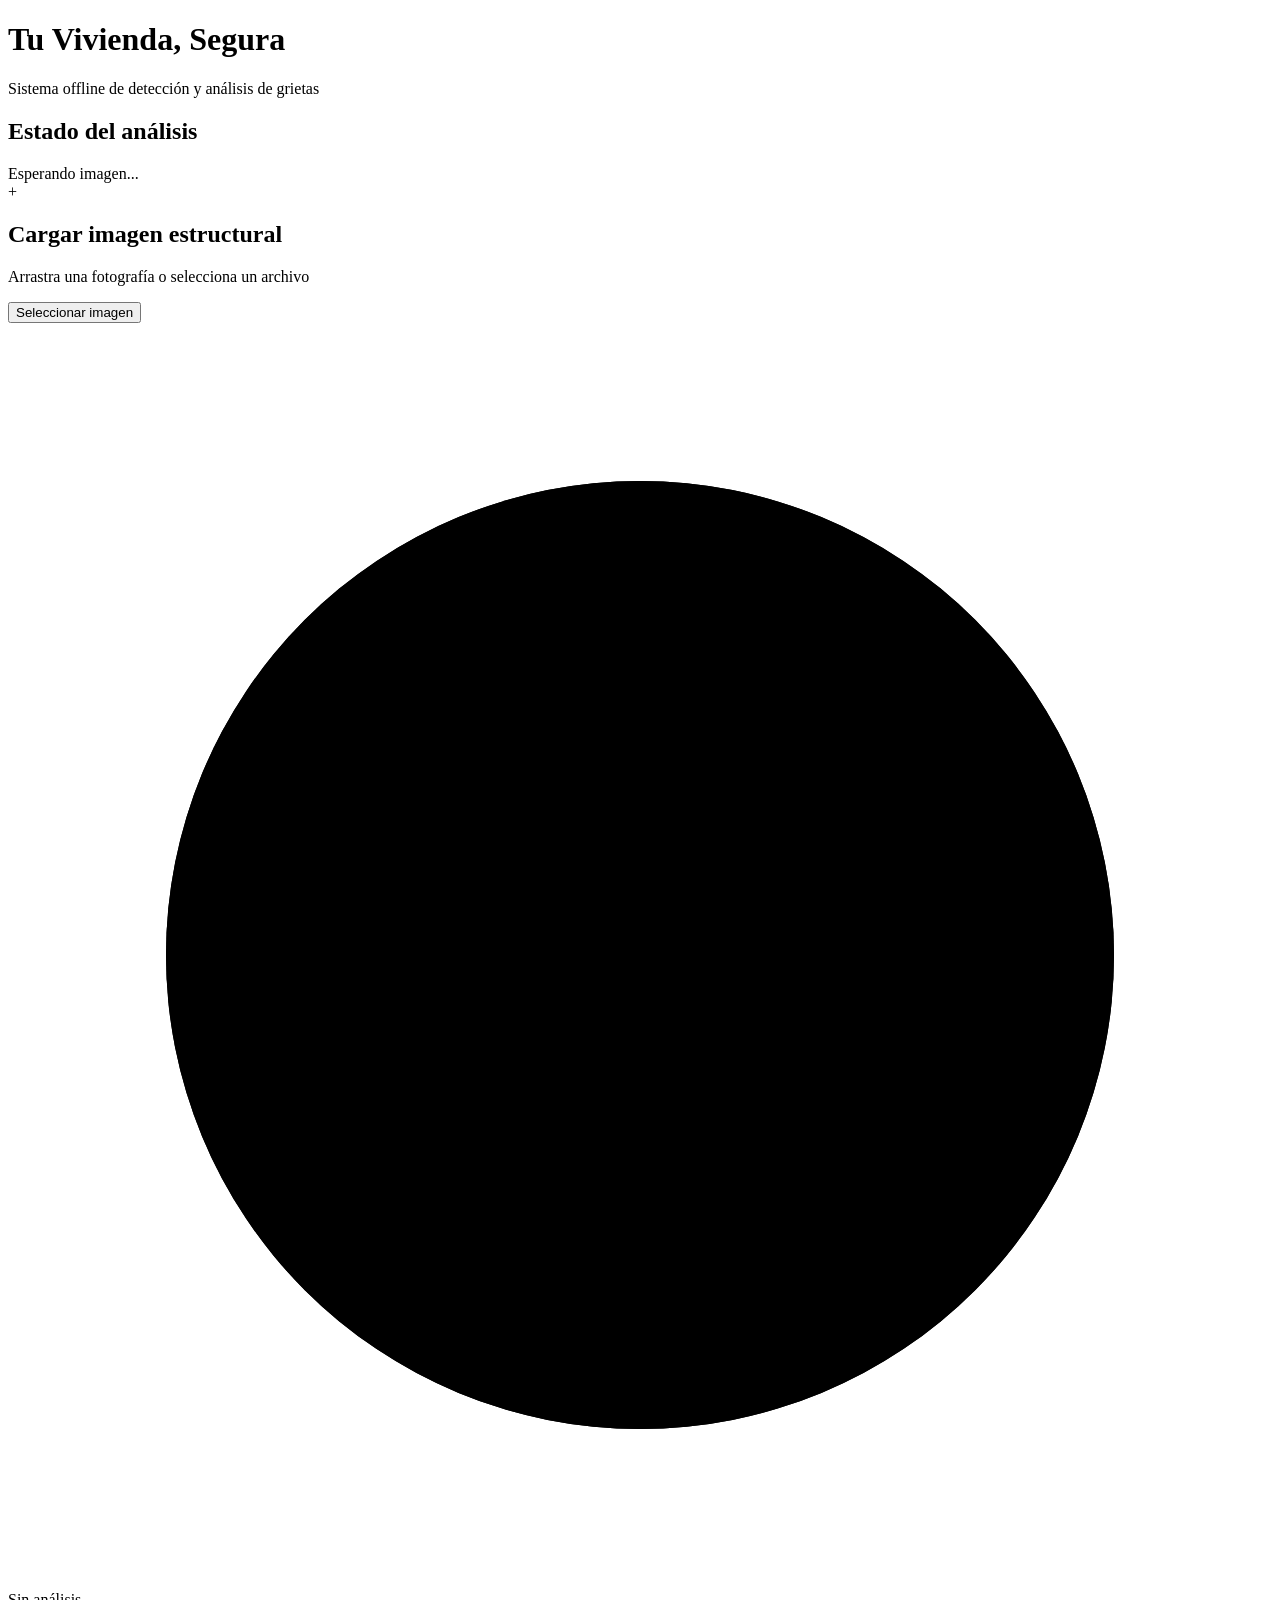
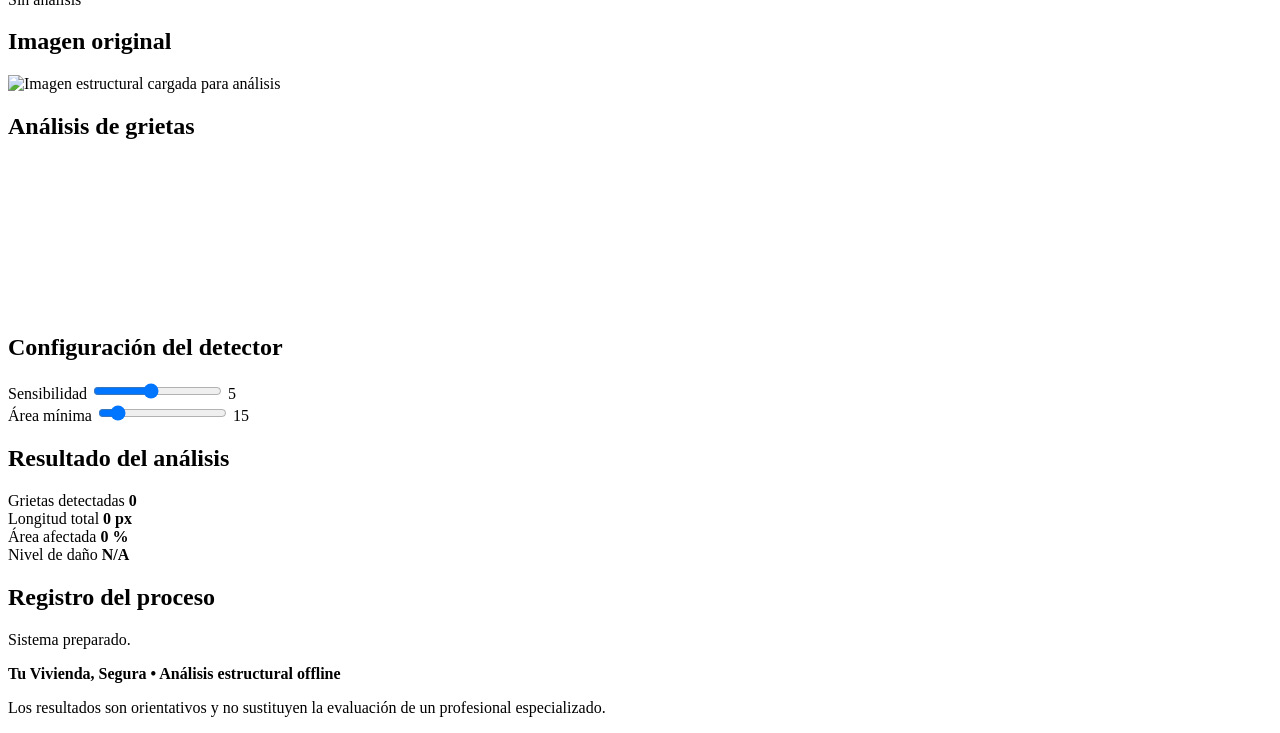
==== pc/index.html @ 59cd14df "Create index.html" ====
<!DOCTYPE html>
<html lang="es">
<head>
    <meta charset="utf-8" />
    <meta name="viewport" content="width=device-width, initial-scale=1" />
    <meta name="description" content="Tu Vivienda, Segura: aplicación offline para la detección y análisis de grietas estructurales." />
    <meta name="theme-color" content="#0f172a" />
    <title>Tu Vivienda, Segura | Detector de grietas</title>
    <link rel="stylesheet" href="style.css" />
</head>
<body>
    <div class="app">
        <header class="header">
            <h1>Tu Vivienda, Segura</h1>
            <p>Sistema offline de detección y análisis de grietas</p>
        </header>
        <section class="status-card" aria-labelledby="statusTitle">
            <h2 id="statusTitle" class="status-title">Estado del análisis</h2>
            <div id="statusText" role="status" aria-live="polite">Esperando imagen...</div>
        </section>
        <section class="upload-area" id="dropZone" aria-labelledby="uploadTitle">
            <div class="upload-symbol" aria-hidden="true">+</div>
            <h2 id="uploadTitle">Cargar imagen estructural</h2>
            <p>Arrastra una fotografía o selecciona un archivo</p>
            <input type="file" id="imageInput" accept="image/jpeg, image/png, image/webp, image/bmp" hidden />
            <button id="uploadButton" type="button">Seleccionar imagen</button>
        </section>
        <section id="indicator" class="indicator hidden" aria-labelledby="damageLabel">
            <svg viewBox="0 0 160 160">
                <circle cx="80" cy="80" r="60" class="circle-background" />
                <circle id="progressCircle" cx="80" cy="80" r="60" class="circle-progress" />
                <text id="damagePercent" x="80" y="85" text-anchor="middle" class="percentage">0%</text>
            </svg>
            <div id="damageLabel" class="damage-label">Sin análisis</div>
        </section>
        <main class="workspace">
            <section class="panel" aria-labelledby="originalTitle">
                <h2 id="originalTitle" class="panel-header">Imagen original</h2>
                <div class="panel-content">
                    <img id="preview" alt="Imagen estructural cargada para análisis" />
                </div>
            </section>
            <section class="panel" aria-labelledby="analysisTitle">
                <h2 id="analysisTitle" class="panel-header">Análisis de grietas</h2>
                <div class="panel-content">
                    <canvas id="canvasOutput" aria-label="Resultado visual del análisis de grietas"></canvas>
                </div>
            </section>
        </main>
        <section class="results-card" aria-labelledby="configTitle">
            <h2 id="configTitle">Configuración del detector</h2>
            <div class="metrics-grid">
                <div class="metric">
                    <label class="metric-title" for="sensitivity">Sensibilidad</label>
                    <input id="sensitivity" type="range" min="1" max="10" value="5" step="1" aria-describedby="sensitivityValue" />
                    <output id="sensitivityValue" for="sensitivity">5</output>
                </div>
                <div class="metric">
                    <label class="metric-title" for="areaLimit">Área mínima</label>
                    <input id="areaLimit" type="range" min="5" max="100" value="15" step="1" aria-describedby="areaValue" />
                    <output id="areaValue" for="areaLimit">15</output>
                </div>
            </div>
        </section>
        <section class="results-card" aria-labelledby="resultsTitle">
            <h2 id="resultsTitle">Resultado del análisis</h2>
            <div class="metrics-grid">
                <div class="metric">
                    <span class="metric-title">Grietas detectadas</span>
                    <strong id="crackCount">0</strong>
                </div>
                <div class="metric">
                    <span class="metric-title">Longitud total</span>
                    <strong id="crackLength">0 px</strong>
                </div>
                <div class="metric">
                    <span class="metric-title">Área afectada</span>
                    <strong id="affectedArea">0 %</strong>
                </div>
                <div class="metric">
                    <span class="metric-title">Nivel de daño</span>
                    <strong id="severity">N/A</strong>
                </div>
            </div>
        </section>
        <section class="log-panel" aria-labelledby="logTitle">
            <h2 id="logTitle">Registro del proceso</h2>
            <div id="log" role="log" aria-live="polite" aria-atomic="false">Sistema preparado.</div>
        </section>
        <footer class="footer">
            <p><strong>Tu Vivienda, Segura • Análisis estructural offline</strong></p>
            <p>Los resultados son orientativos y no sustituyen la evaluación de un profesional especializado.</p>
        </footer>
    </div>
    <script src="opencv.js"></script>
    <script src="app.js"></script>
</body>
</html>
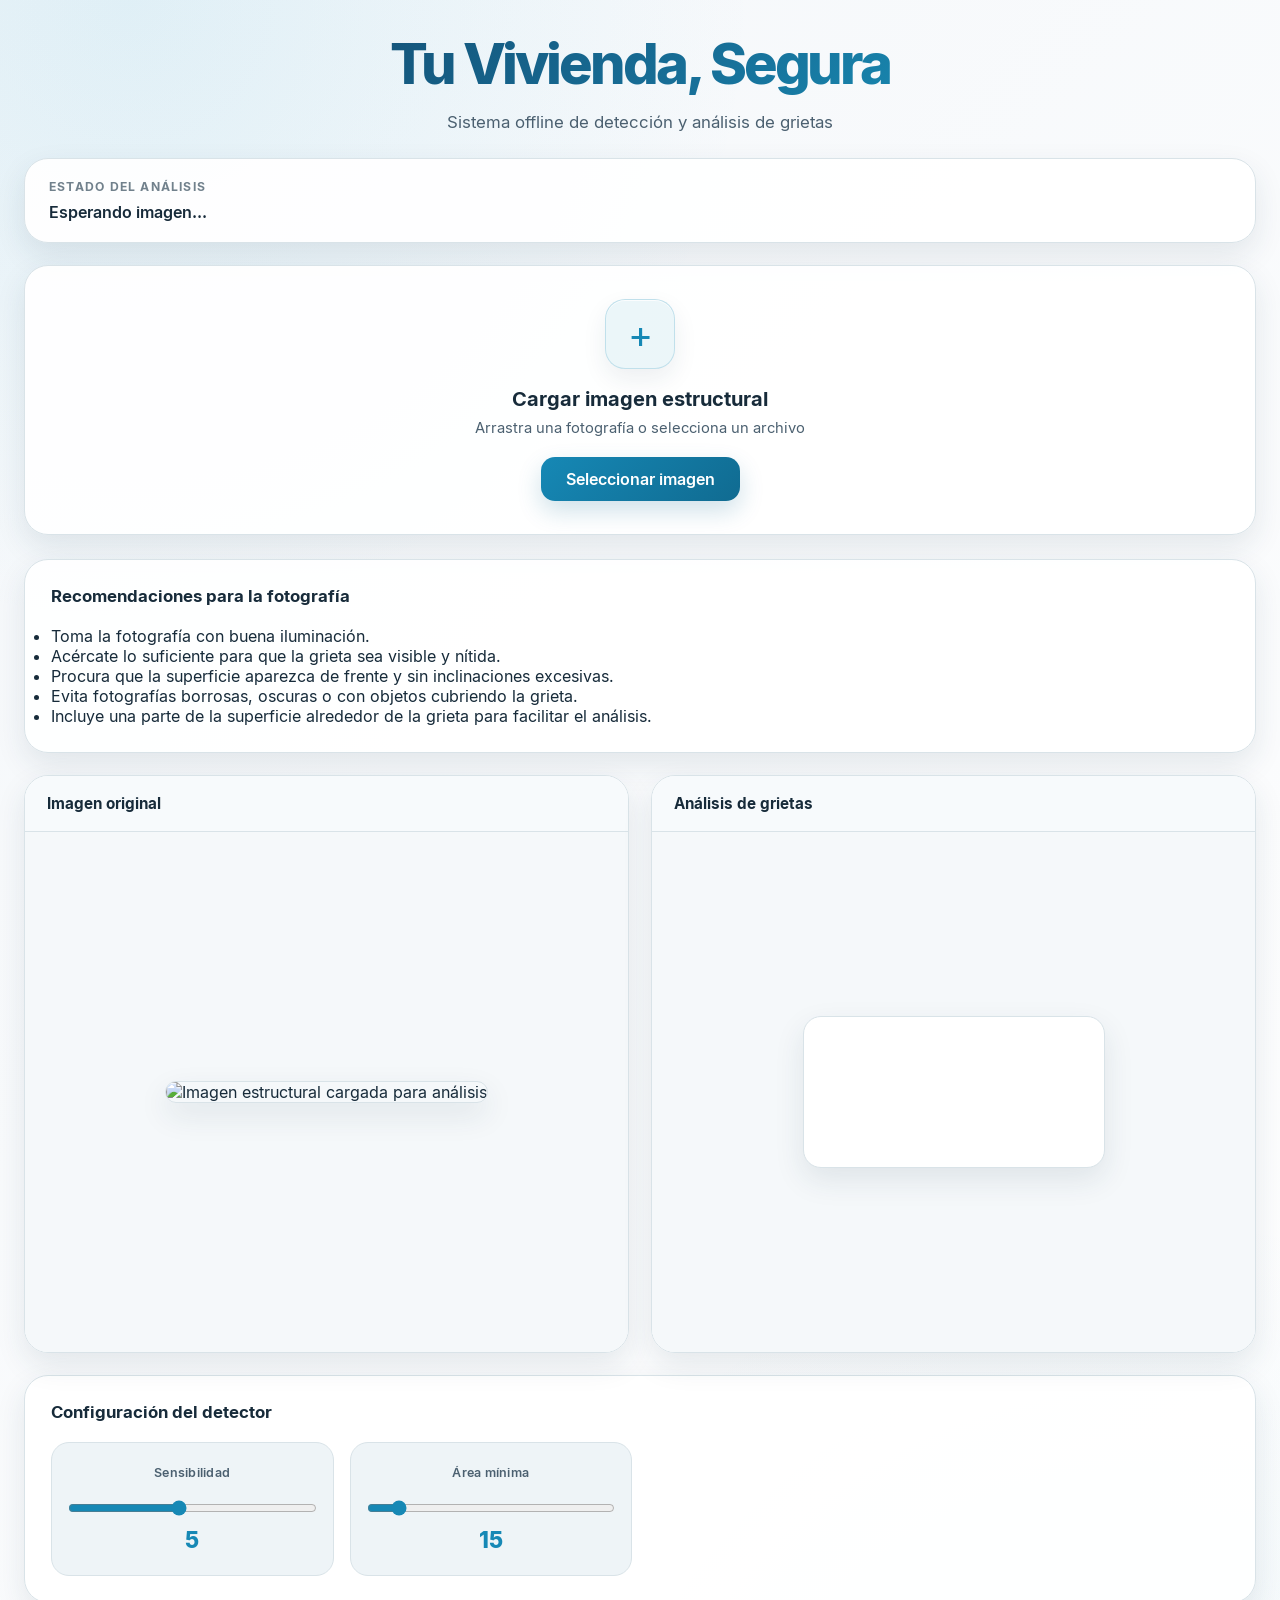
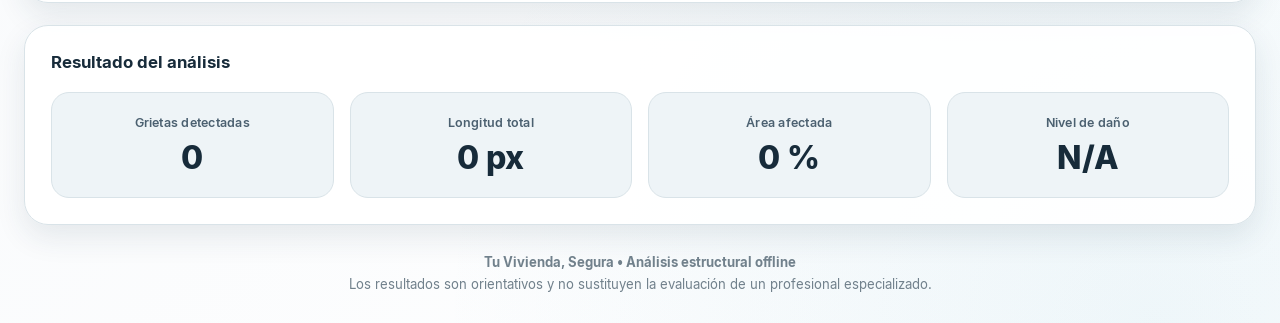
==== commit 18ab6280: "Update index.html" ====
--- a/pc/index.html
+++ b/pc/index.html
@@ -24,6 +24,16 @@
             <p>Arrastra una fotografía o selecciona un archivo</p>
             <input type="file" id="imageInput" accept="image/jpeg, image/png, image/webp, image/bmp" hidden />
             <button id="uploadButton" type="button">Seleccionar imagen</button>
+        </section>
+        <section class="results-card photo-recommendations" aria-labelledby="photoTipsTitle">
+            <h2 id="photoTipsTitle">Recomendaciones para la fotografía</h2>
+            <ul>
+                <li> Toma la fotografía con buena iluminación.</li>
+                <li> Acércate lo suficiente para que la grieta sea visible y nítida.</li>
+                <li> Procura que la superficie aparezca de frente y sin inclinaciones excesivas.</li>
+                <li> Evita fotografías borrosas, oscuras o con objetos cubriendo la grieta.</li>
+                <li> Incluye una parte de la superficie alrededor de la grieta para facilitar el análisis.</li>
+            </ul>
         </section>
         <section id="indicator" class="indicator hidden" aria-labelledby="damageLabel">
             <svg viewBox="0 0 160 160">
@@ -83,10 +93,6 @@
                 </div>
             </div>
         </section>
-        <section class="log-panel" aria-labelledby="logTitle">
-            <h2 id="logTitle">Registro del proceso</h2>
-            <div id="log" role="log" aria-live="polite" aria-atomic="false">Sistema preparado.</div>
-        </section>
         <footer class="footer">
             <p><strong>Tu Vivienda, Segura • Análisis estructural offline</strong></p>
             <p>Los resultados son orientativos y no sustituyen la evaluación de un profesional especializado.</p>
--- a/pc/style.css
+++ b/pc/style.css
@@ -0,0 +1,539 @@
+@font-face {
+    font-family: "Inter";
+    src: url("./fonts/Inter-Regular.woff2") format("woff2");
+    font-weight: 400;
+    font-style: normal;
+    font-display: swap;
+}
+
+@font-face {
+    font-family: "Inter";
+    src: url("./fonts/Inter-Medium.woff2") format("woff2");
+    font-weight: 500;
+    font-style: normal;
+    font-display: swap;
+}
+
+@font-face {
+    font-family: "Inter";
+    src: url("./fonts/Inter-SemiBold.woff2") format("woff2");
+    font-weight: 600;
+    font-style: normal;
+    font-display: swap;
+}
+
+@font-face {
+    font-family: "Inter";
+    src: url("./fonts/Inter-Bold.woff2") format("woff2");
+    font-weight: 700;
+    font-style: normal;
+    font-display: swap;
+}
+
+@font-face {
+    font-family: "Inter";
+    src: url("./fonts/Inter-ExtraBold.woff2") format("woff2");
+    font-weight: 800;
+    font-style: normal;
+    font-display: swap;
+}
+
+:root {
+    --background: #f4f7fa;
+    --background-light: #ffffff;
+    --surface: #ffffff;
+    --surface-light: #f8fafc;
+    --surface-soft: #eef4f7;
+    --border: #d9e3e8;
+    --border-light: #c7d5dc;
+    --text: #172b3a;
+    --secondary: #4b6070;
+    --muted: #71818c;
+    --blue: #1688b5;
+    --blue-dark: #106b91;
+    --blue-light: #27a8d2;
+    --green: #16a05d;
+    --orange: #e99a16;
+    --red: #dc4b4b;
+    --shadow-sm: 0 6px 18px rgba(25, 55, 75, 0.08);
+    --shadow-md: 0 12px 30px rgba(25, 55, 75, 0.10);
+    --shadow-lg: 0 18px 45px rgba(25, 55, 75, 0.14);
+    --radius-sm: 12px;
+    --radius-md: 18px;
+    --radius-lg: 24px;
+    --transition: 0.25s ease;
+}
+
+* {
+    margin: 0;
+    padding: 0;
+    box-sizing: border-box;
+}
+
+html {
+    scroll-behavior: smooth;
+}
+
+body {
+    min-height: 100vh;
+    padding: 24px;
+    color: var(--text);
+    font-family: "Inter", "Segoe UI", Arial, sans-serif;
+    background: radial-gradient( circle at 10% 0%, rgba(39, 168, 210, 0.10), transparent 28% ), radial-gradient( circle at 90% 100%, rgba(22, 136, 181, 0.07), transparent 32% ), linear-gradient( 135deg, #f4f7fa, #ffffff );
+}
+
+button,
+input {
+    font: inherit;
+}
+
+button {
+    border: 0;
+}
+
+button:focus-visible, input:focus-visible {
+    outline: 3px solid rgba(22, 136, 181, 0.25);
+    outline-offset: 3px;
+}
+
+.app {
+    width: min(1400px, 100%);
+    margin: 0 auto;
+}
+
+.header {
+    margin-bottom: 26px;
+    text-align: center;
+}
+
+.header h1 {
+    padding: 8px 0 10px;
+    font-size: clamp(2.2rem, 5vw, 3.5rem);
+    font-weight: 800;
+    line-height: 1.15;
+    letter-spacing: -0.055em;
+    color: var(--text);
+    background: linear-gradient( 135deg, #123b5d 0%, #176f98 55%, #19a7ce 100% );
+    -webkit-background-clip: text;
+    background-clip: text;
+    -webkit-text-fill-color: transparent;
+}
+
+.header p {
+    margin-top: 6px;
+    color: var(--secondary);
+    font-size: clamp(0.9rem, 2vw, 1.05rem);
+}
+
+.status-card, .upload-area, .panel, .results-card, .log-panel, .indicator {
+    border: 1px solid var(--border);
+    background: rgba(255, 255, 255, 0.94);
+    box-shadow: var(--shadow-md);
+}
+
+.status-card {
+    padding: 20px 24px;
+    margin-bottom: 22px;
+    border-radius: var(--radius-lg);
+}
+
+.status-title {
+    margin-bottom: 8px;
+    color: var(--muted);
+    font-size: 0.76rem;
+    font-weight: 700;
+    letter-spacing: 0.1em;
+    text-transform: uppercase;
+}
+
+#statusText {
+    color: var(--text);
+    font-size: 1rem;
+    font-weight: 600;
+}
+
+.upload-area {
+    min-height: 270px;
+    padding: 32px;
+    margin-bottom: 24px;
+    border-radius: var(--radius-lg);
+    display: flex;
+    flex-direction: column;
+    align-items: center;
+    justify-content: center;
+    text-align: center;
+    cursor: pointer;
+    transition: transform var(--transition), border-color var(--transition), box-shadow var(--transition), background var(--transition);
+}
+
+.upload-area:hover {
+    transform: translateY(-3px);
+    border-color: rgba(22, 136, 181, 0.45);
+    background: #fbfdfe;
+    box-shadow: 0 0 0 1px rgba(22, 136, 181, 0.06), var(--shadow-lg);
+}
+
+.upload-symbol {
+    width: 70px;
+    height: 70px;
+    margin-bottom: 18px;
+    display: grid;
+    place-items: center;
+    border: 1px solid rgba(22, 136, 181, 0.20);
+    border-radius: 20px;
+    color: var(--blue);
+    background: rgba(22, 136, 181, 0.08);
+    box-shadow: 0 10px 25px rgba(25, 55, 75, 0.08), inset 0 1px 0 rgba(255, 255, 255, 0.8);
+    font-size: 38px;
+    font-weight: 300;
+}
+
+.upload-area h2 {
+    color: var(--text);
+    font-size: 1.25rem;
+    font-weight: 700;
+}
+
+.upload-area p {
+    margin-top: 8px;
+    color: var(--secondary);
+    font-size: 0.92rem;
+}
+
+#uploadButton {
+    margin-top: 20px;
+    padding: 12px 25px;
+    border-radius: 14px;
+    color: #ffffff;
+    background: linear-gradient( 135deg, var(--blue), var(--blue-dark) );
+    box-shadow: 0 10px 25px rgba(16, 107, 145, 0.20);
+    font-weight: 600;
+    cursor: pointer;
+    transition: transform var(--transition), box-shadow var(--transition), filter var(--transition);
+}
+
+#uploadButton:hover {
+    transform: translateY(-2px);
+    box-shadow: 0 14px 30px rgba(16, 107, 145, 0.28);
+    filter: brightness(1.06);
+}
+
+#uploadButton:active {
+    transform: scale(0.98);
+}
+
+.indicator {
+    width: 230px;
+    min-height: 260px;
+    margin: 24px auto;
+    padding: 20px;
+    border-radius: var(--radius-lg);
+    display: flex;
+    flex-direction: column;
+    align-items: center;
+    justify-content: center;
+}
+
+.indicator svg {
+    width: 175px;
+    height: 175px;
+}
+
+.circle-background {
+    fill: none;
+    stroke: #dce6eb;
+    stroke-width: 14;
+}
+
+.circle-progress {
+    fill: none;
+    stroke: var(--blue);
+    stroke-width: 14;
+    stroke-linecap: round;
+    stroke-dasharray: 377;
+    stroke-dashoffset: 377;
+    transform: rotate(-90deg);
+    transform-origin: center;
+    filter: drop-shadow( 0 0 6px rgba(22, 136, 181, 0.25) );
+    transition: stroke-dashoffset 0.8s ease;
+}
+
+.percentage {
+    fill: var(--text);
+    font-size: 28px;
+    font-weight: 800;
+}
+
+.damage-label {
+    margin-top: 10px;
+    color: var(--text);
+    font-weight: 700;
+}
+
+.hidden {
+    display: none !important;
+}
+
+.workspace {
+    display: grid;
+    grid-template-columns: repeat(2, minmax(0, 1fr));
+    gap: 22px;
+    margin-bottom: 22px;
+}
+
+.panel {
+    overflow: hidden;
+    border-radius: var(--radius-lg);
+}
+
+.panel-header {
+    padding: 18px 22px;
+    border-bottom: 1px solid var(--border);
+    background: #f7fafc;
+    color: var(--text);
+    font-size: 0.95rem;
+    font-weight: 700;
+}
+
+.panel-content {
+    height: 520px;
+    padding: 22px;
+    display: flex;
+    align-items: center;
+    justify-content: center;
+    background: #f5f8fa;
+}
+
+#preview, #canvasOutput {
+    display: block;
+    max-width: 100%;
+    max-height: 100%;
+    object-fit: contain;
+    border: 1px solid #d9e3e8;
+    border-radius: var(--radius-md);
+    box-shadow: var(--shadow-md);
+}
+
+#canvasOutput {
+    background: #ffffff;
+}
+
+.results-card {
+    padding: 26px;
+    margin-bottom: 22px;
+    border-radius: var(--radius-lg);
+}
+
+.results-card h2 {
+    margin-bottom: 20px;
+    color: var(--text);
+    font-size: 1.05rem;
+    font-weight: 700;
+}
+
+.metrics-grid {
+    display: grid;
+    grid-template-columns: repeat(4, minmax(0, 1fr));
+    gap: 16px;
+}
+
+.metric {
+    min-width: 0;
+    padding: 22px 16px;
+    border: 1px solid var(--border);
+    border-radius: var(--radius-md);
+    background: var(--surface-soft);
+    text-align: center;
+    transition: transform var(--transition), border-color var(--transition), background var(--transition), box-shadow var(--transition);
+}
+
+.metric:hover {
+    transform: translateY(-2px);
+    border-color: var(--border-light);
+    background: #ffffff;
+    box-shadow: var(--shadow-sm);
+}
+
+.metric-title {
+    display: block;
+    margin-bottom: 10px;
+    color: var(--secondary);
+    font-size: 0.78rem;
+    font-weight: 600;
+    letter-spacing: 0.02em;
+}
+
+.metric strong, .metric output {
+    display: block;
+    color: var(--text);
+    font-size: clamp(1.5rem, 3vw, 2rem);
+    font-weight: 800;
+    line-height: 1.1;
+}
+
+.metric input[type="range"] {
+    width: 100%;
+    margin: 10px 0 12px;
+    accent-color: var(--blue);
+    cursor: pointer;
+}
+
+.metric output {
+    color: var(--blue);
+    font-size: 1.4rem;
+}
+
+.log-panel {
+    padding: 24px;
+    border-radius: var(--radius-lg);
+}
+
+.log-panel h2 {
+    margin-bottom: 14px;
+    color: var(--text);
+    font-size: 1rem;
+    font-weight: 700;
+}
+
+#log {
+    min-height: 80px;
+    padding: 14px 16px;
+    overflow: auto;
+    border: 1px solid var(--border);
+    border-radius: var(--radius-sm);
+    background: #f5f8fa;
+    color: #536875;
+    font-family: "SFMono-Regular", Consolas, "Liberation Mono", monospace;
+    font-size: 0.82rem;
+    line-height: 1.6;
+}
+
+@keyframes pulse {
+    0%, 100% {
+        transform: scale(1);
+    }
+
+    50% {
+        transform: scale(1.035);
+    }
+}
+
+.processing {
+    animation: pulse 1.5s infinite;
+}
+
+.damage-low {
+    color: var(--green) !important;
+}
+
+.damage-medium {
+    color: var(--orange) !important;
+}
+
+.damage-high {
+    color: var(--red) !important;
+}
+
+.drag-active {
+    border-color: var(--blue);
+    background: rgba(22, 136, 181, 0.08);
+    box-shadow: 0 0 0 4px rgba(22, 136, 181, 0.08), var(--shadow-lg);
+}
+
+.footer {
+    padding: 6px 0 4px;
+    margin-top: 10px;
+    color: var(--muted);
+    text-align: center;
+    font-size: 0.82rem;
+    line-height: 1.5;
+}
+
+.footer p {
+    margin: 0;
+}
+
+.footer p + p {
+    margin-top: 2px;
+}
+
+@media (max-width: 1100px) {
+    body {
+        padding: 20px;
+    }
+
+    .workspace {
+        grid-template-columns: 1fr;
+    }
+
+    .metrics-grid {
+        grid-template-columns: repeat(2, minmax(0, 1fr));
+    }
+
+    .panel-content {
+        height: 500px;
+    }
+}
+
+@media (max-width: 700px) {
+    body {
+        padding: 14px;
+    }
+
+    .header {
+        margin-bottom: 20px;
+    }
+
+    .header h1 {
+        padding: 7px 0 9px;
+        letter-spacing: -0.045em;
+        line-height: 1.15;
+    }
+
+    .status-card, .upload-area, .results-card, .log-panel, .panel {
+        border-radius: 20px;
+    }
+
+    .upload-area {
+        min-height: 230px;
+        padding: 24px;
+    }
+
+    .workspace {
+        gap: 16px;
+    }
+
+    .panel-content {
+        height: 350px;
+        padding: 16px;
+    }
+
+    .metrics-grid {
+        grid-template-columns: 1fr;
+        gap: 12px;
+    }
+
+    .results-card {
+        padding: 20px;
+    }
+
+    .metric {
+        padding: 18px;
+    }
+
+    .indicator {
+        width: 210px;
+    }
+}
+
+@media (prefers-reduced-motion: reduce) {
+    html {
+        scroll-behavior: auto;
+    }
+
+    *, *::before, *::after {
+        animation-duration: 0.01ms !important;
+        animation-iteration-count: 1 !important;
+        transition-duration: 0.01ms !important;
+    }
+}
